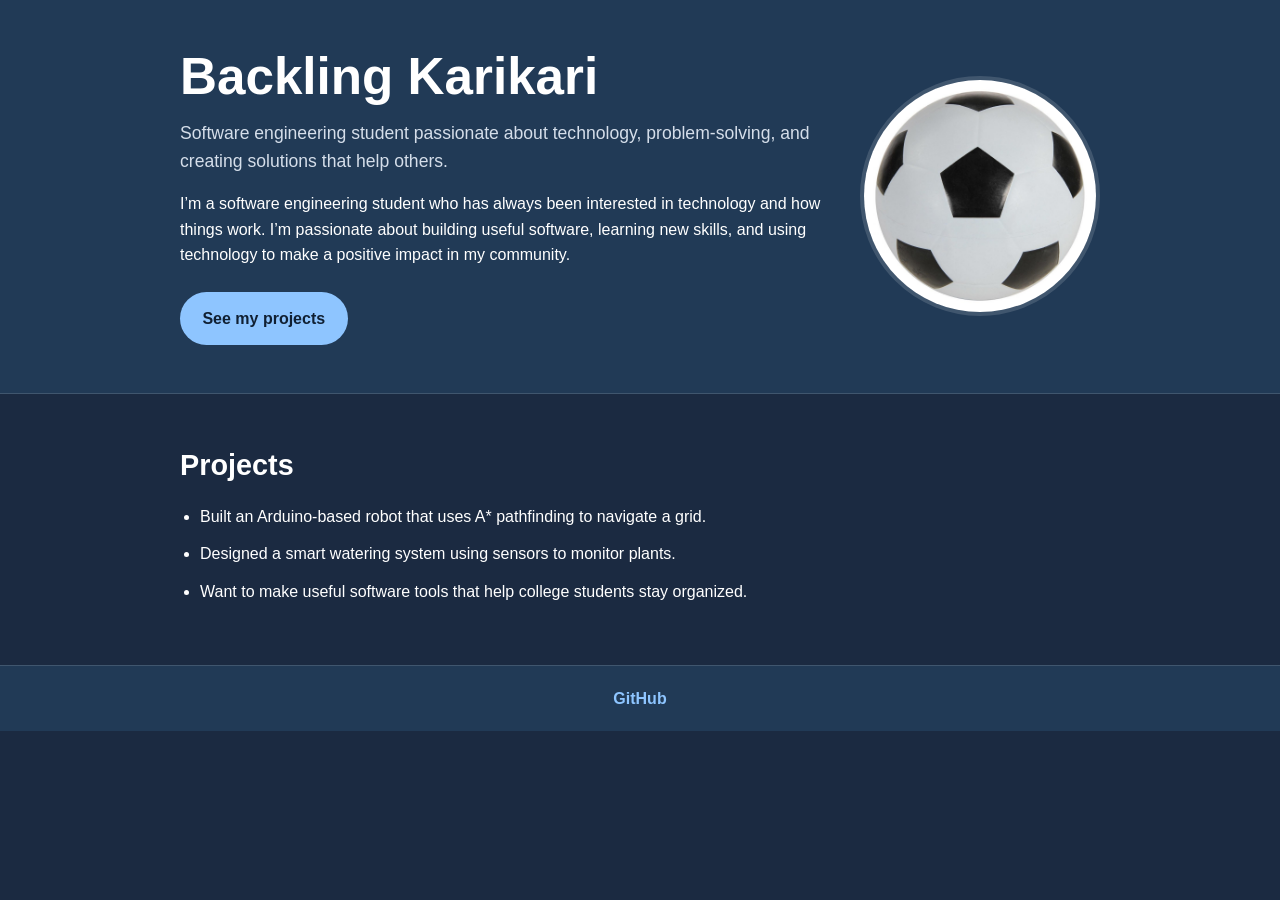
==== labs/lab4/index.html @ 17792a63 "chore: start lab 4 from the lab 3 page" ====
<!DOCTYPE html>
<html lang="en">
  <head>
    <meta charset="UTF-8" />
    <meta name="viewport" content="width=device-width, initial-scale=1.0" />
    <title>Backling Karikari</title>
    <link rel="stylesheet" href="./style.css" />
  </head>
  <body>
    <header class="site-header">
      <div class="container hero">
        <div class="hero-text">
          <h1>Backling Karikari</h1>
          <p class="subtitle">
            Software engineering student passionate about technology,
            problem-solving, and creating solutions that help others.
          </p>
          <p class="bio">
            I’m a software engineering student who has always been interested in
            technology and how things work. I’m passionate about building useful
            software, learning new skills, and using technology to make a
            positive impact in my community.
          </p>
          <a class="button" href="#projects">See my projects</a>
        </div>
        <img
          src="./assets/avatar.jpg"
          width="240"
          height="240"
          alt="Backling Karikari portrait"
        />
      </div>
    </header>

    <main>
      <section class="projects" id="projects">
        <div class="container">
          <h2>Projects</h2>
          <ul>
            <li>
              Built an Arduino-based robot that uses A* pathfinding to navigate a
              grid.
            </li>
            <li>
              Designed a smart watering system using sensors to monitor plants.
            </li>
            <li>
              Want to make useful software tools that help college students stay
              organized.
            </li>
          </ul>
        </div>
      </section>
    </main>

    <footer class="site-footer">
      <div class="container">
        <a href="https://github.com/bkarikar-ui" target="_blank" rel="noopener">
          GitHub
        </a>
      </div>
    </footer>
  </body>
</html>
---- labs/lab4/style.css ----
* {
  box-sizing: border-box;
}

:root {
  --bg: #1b2a41;
  --panel: #213a56;
  --text: #ffffff;
  --muted: #d5deea;
  --accent: #8ec5ff;
  --accent-dark: #6eaef7;
  --border: rgba(255, 255, 255, 0.14);
}

html {
  scroll-behavior: smooth;
}

body {
  margin: 0;
  font-family: Arial, Helvetica, sans-serif;
  background: var(--bg);
  color: var(--text);
  line-height: 1.6;
  overflow-x: hidden;
}

img {
  display: block;
  max-width: 100%;
  height: auto;
}

.container {
  width: min(100%, 960px);
  margin: 0 auto;
  padding: 0 1.25rem;
}

.site-header {
  background: var(--panel);
  border-bottom: 1px solid var(--border);
  padding: 3rem 0;
}

.hero {
  display: flex;
  align-items: center;
  justify-content: space-between;
  gap: 2rem;
}

.hero-text {
  flex: 1 1 0;
}

.hero img {
  width: 240px;
  height: 240px;
  border-radius: 50%;
  object-fit: cover;
  border: 4px solid var(--border);
}

h1 {
  margin: 0 0 0.75rem;
  font-size: clamp(2.2rem, 4vw, 3.4rem);
  line-height: 1.15;
}

.subtitle {
  margin: 0 0 1rem;
  color: var(--muted);
  font-size: 1.1rem;
  max-width: 42rem;
}

.bio {
  margin: 0 0 1.5rem;
  max-width: 42rem;
}

.button {
  display: inline-block;
  padding: 0.85rem 1.4rem;
  background: var(--accent);
  color: #102033;
  text-decoration: none;
  border-radius: 999px;
  font-weight: 700;
}

.button:hover,
.button:focus {
  background: var(--accent-dark);
}

.projects {
  padding: 3rem 0;
}

.projects h2 {
  margin: 0 0 1rem;
  font-size: clamp(1.8rem, 2vw, 2.4rem);
}

.projects ul {
  margin: 0;
  padding-left: 1.25rem;
}

.projects li {
  margin-bottom: 0.75rem;
}

.site-footer {
  background: var(--panel);
  border-top: 1px solid var(--border);
  padding: 1.25rem 0;
  text-align: center;
}

.site-footer a {
  color: var(--accent);
  text-decoration: none;
  font-weight: 700;
}

.site-footer a:hover,
.site-footer a:focus {
  text-decoration: underline;
}

@media (max-width: 767px) {
  .site-header {
    padding: 2rem 0;
  }

  .hero {
    flex-direction: column;
    text-align: center;
  }

  .hero img {
    width: 220px;
    height: 220px;
  }

  .subtitle,
  .bio {
    max-width: none;
  }
}
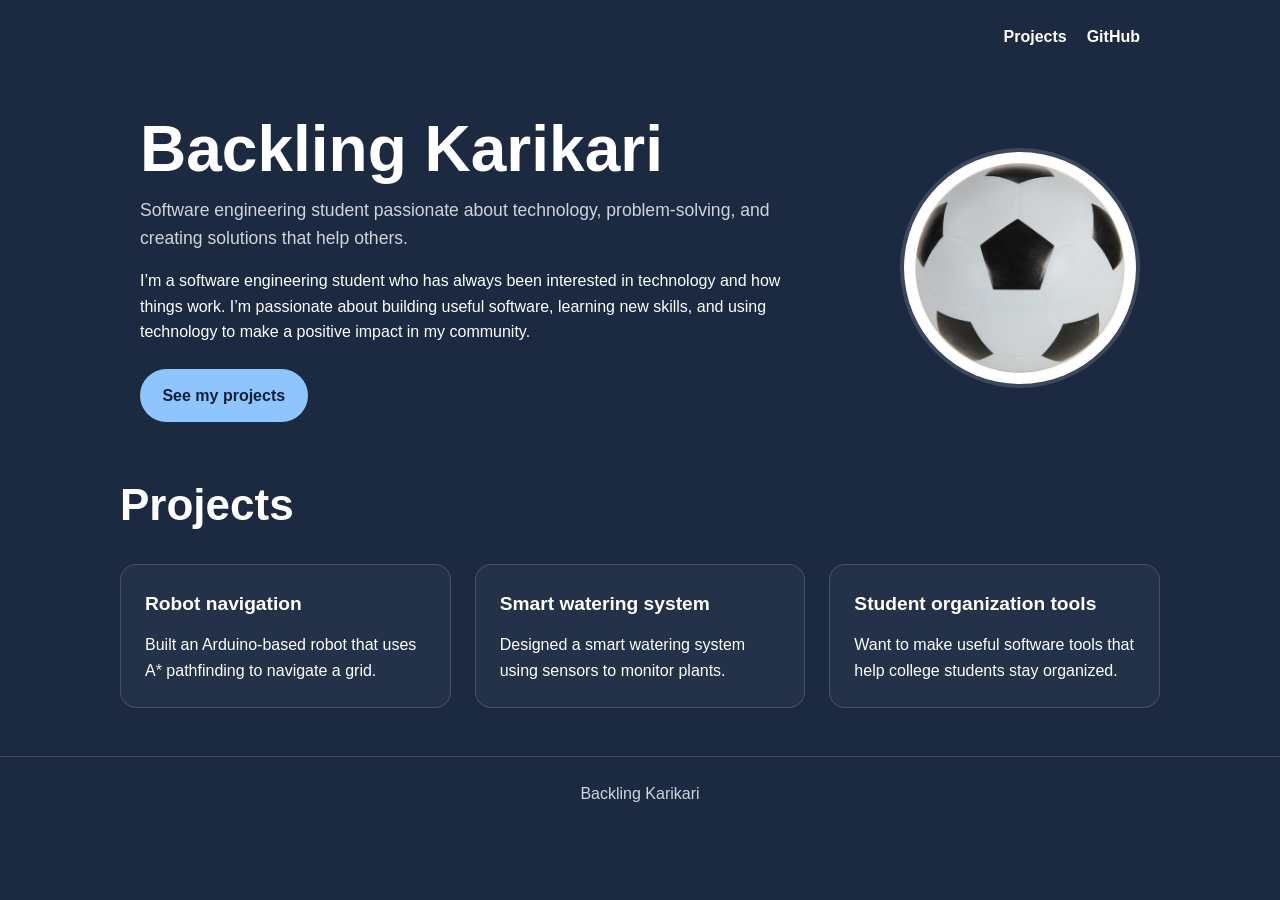
==== commit 320d1e5d: "feat: rebuild page with semantic structure and flex layout" ====
--- a/labs/lab4/index.html
+++ b/labs/lab4/index.html
@@ -8,9 +8,14 @@
   </head>
   <body>
     <header class="site-header">
-      <div class="container hero">
-        <div class="hero-text">
-          <h1>Backling Karikari</h1>
+      <nav class="site-nav" aria-label="Main navigation">
+        <a href="#projects">Projects</a>
+        <a href="https://github.com/bkarikar-ui" target="_blank" rel="noopener noreferrer">GitHub</a>
+      </nav>
+
+      <section class="hero-section" aria-labelledby="page-title">
+        <div class="hero-copy">
+          <h1 id="page-title">Backling Karikari</h1>
           <p class="subtitle">
             Software engineering student passionate about technology,
             problem-solving, and creating solutions that help others.
@@ -23,42 +28,36 @@
           </p>
           <a class="button" href="#projects">See my projects</a>
         </div>
-        <img
-          src="./assets/avatar.jpg"
-          width="240"
-          height="240"
-          alt="Backling Karikari portrait"
-        />
-      </div>
+
+        <img class="hero-avatar" src="./assets/avatar.jpg" alt="Backling Karikari portrait" />
+      </section>
     </header>
 
     <main>
-      <section class="projects" id="projects">
-        <div class="container">
-          <h2>Projects</h2>
-          <ul>
-            <li>
-              Built an Arduino-based robot that uses A* pathfinding to navigate a
-              grid.
-            </li>
-            <li>
-              Designed a smart watering system using sensors to monitor plants.
-            </li>
-            <li>
-              Want to make useful software tools that help college students stay
-              organized.
-            </li>
-          </ul>
+      <section class="projects-section" id="projects" aria-labelledby="projects-heading">
+        <h2 id="projects-heading">Projects</h2>
+
+        <div class="projects-grid">
+          <article class="card">
+            <h3>Robot navigation</h3>
+            <p>Built an Arduino-based robot that uses A* pathfinding to navigate a grid.</p>
+          </article>
+
+          <article class="card">
+            <h3>Smart watering system</h3>
+            <p>Designed a smart watering system using sensors to monitor plants.</p>
+          </article>
+
+          <article class="card">
+            <h3>Student organization tools</h3>
+            <p>Want to make useful software tools that help college students stay organized.</p>
+          </article>
         </div>
       </section>
     </main>
 
     <footer class="site-footer">
-      <div class="container">
-        <a href="https://github.com/bkarikar-ui" target="_blank" rel="noopener">
-          GitHub
-        </a>
-      </div>
+      <p>Backling Karikari</p>
     </footer>
   </body>
 </html>
--- a/labs/lab4/style.css
+++ b/labs/lab4/style.css
@@ -1,4 +1,4 @@
-* {
+*, *::before, *::after {
   box-sizing: border-box;
 }
 
@@ -6,9 +6,9 @@
   --bg: #1b2a41;
   --panel: #213a56;
   --text: #ffffff;
-  --muted: #d5deea;
+  --muted: rgba(255, 255, 255, 0.8);
   --accent: #8ec5ff;
-  --accent-dark: #6eaef7;
+  --accent-strong: #6eaef7;
   --border: rgba(255, 255, 255, 0.14);
 }
 
@@ -18,11 +18,16 @@
 
 body {
   margin: 0;
-  font-family: Arial, Helvetica, sans-serif;
+  min-height: 100vh;
   background: var(--bg);
   color: var(--text);
+  font-family: Arial, Helvetica, sans-serif;
   line-height: 1.6;
   overflow-x: hidden;
+}
+
+a {
+  color: inherit;
 }
 
 img {
@@ -31,48 +36,55 @@
   height: auto;
 }
 
-.container {
-  width: min(100%, 960px);
+.site-header {
+  max-width: 65rem;
   margin: 0 auto;
-  padding: 0 1.25rem;
-}
-
-.site-header {
-  background: var(--panel);
-  border-bottom: 1px solid var(--border);
-  padding: 3rem 0;
-}
-
-.hero {
+  padding: 1.5rem 1.25rem 0;
+}
+
+.site-nav {
+  display: flex;
+  justify-content: flex-end;
+  align-items: center;
+  gap: 1.25rem;
+  margin-bottom: 2rem;
+}
+
+.site-nav a {
+  color: var(--text);
+  text-decoration: none;
+  font-weight: 700;
+}
+
+.site-nav a:hover,
+.site-nav a:focus {
+  color: var(--accent);
+}
+
+.hero-section {
   display: flex;
   align-items: center;
   justify-content: space-between;
   gap: 2rem;
-}
-
-.hero-text {
+  padding: 2rem 0 3rem;
+}
+
+.hero-copy {
   flex: 1 1 0;
-}
-
-.hero img {
-  width: 240px;
-  height: 240px;
-  border-radius: 50%;
-  object-fit: cover;
-  border: 4px solid var(--border);
+  min-width: 0;
 }
 
 h1 {
   margin: 0 0 0.75rem;
-  font-size: clamp(2.2rem, 4vw, 3.4rem);
-  line-height: 1.15;
+  font-size: clamp(2.5rem, 5vw, 4rem);
+  line-height: 1.1;
 }
 
 .subtitle {
   margin: 0 0 1rem;
+  max-width: 42rem;
   color: var(--muted);
   font-size: 1.1rem;
-  max-width: 42rem;
 }
 
 .bio {
@@ -84,70 +96,107 @@
   display: inline-block;
   padding: 0.85rem 1.4rem;
   background: var(--accent);
+  border-radius: 999px;
   color: #102033;
+  font-weight: 700;
   text-decoration: none;
-  border-radius: 999px;
-  font-weight: 700;
 }
 
 .button:hover,
 .button:focus {
-  background: var(--accent-dark);
-}
-
-.projects {
-  padding: 3rem 0;
-}
-
-.projects h2 {
-  margin: 0 0 1rem;
-  font-size: clamp(1.8rem, 2vw, 2.4rem);
-}
-
-.projects ul {
+  background: var(--accent-strong);
+}
+
+.hero-avatar {
+  width: 15rem;
+  height: 15rem;
+  border: 0.25rem solid var(--border);
+  border-radius: 50%;
+  object-fit: cover;
+  flex-shrink: 0;
+}
+
+main {
+  padding: 0 1.25rem 3rem;
+}
+
+.projects-section {
+  max-width: 65rem;
+  margin: 0 auto;
+}
+
+.projects-section h2 {
+  margin: 0 0 1.5rem;
+  font-size: clamp(2rem, 4vw, 2.75rem);
+}
+
+.projects-grid {
+  display: flex;
+  flex-wrap: wrap;
+  gap: 1.5rem;
+}
+
+.card {
+  flex: 1 1 16rem;
+  min-width: 0;
+  padding: 1.5rem;
+  background: rgba(255, 255, 255, 0.04);
+  border: 0.0625rem solid var(--border);
+  border-radius: 1rem;
+}
+
+.card h3 {
+  margin: 0 0 0.75rem;
+  font-size: 1.2rem;
+}
+
+.card p {
   margin: 0;
-  padding-left: 1.25rem;
-}
-
-.projects li {
-  margin-bottom: 0.75rem;
 }
 
 .site-footer {
-  background: var(--panel);
-  border-top: 1px solid var(--border);
-  padding: 1.25rem 0;
+  border-top: 0.0625rem solid var(--border);
+  padding: 1.5rem 1.25rem;
+}
+
+.site-footer p {
+  margin: 0;
+  color: var(--muted);
   text-align: center;
-}
-
-.site-footer a {
-  color: var(--accent);
-  text-decoration: none;
-  font-weight: 700;
-}
-
-.site-footer a:hover,
-.site-footer a:focus {
-  text-decoration: underline;
 }
 
 @media (max-width: 767px) {
   .site-header {
-    padding: 2rem 0;
-  }
-
-  .hero {
+    padding-top: 1rem;
+  }
+
+  .site-nav {
+    justify-content: center;
+    flex-wrap: wrap;
+  }
+
+  .hero-section {
     flex-direction: column;
     text-align: center;
   }
 
-  .hero img {
-    width: 220px;
-    height: 220px;
-  }
-
-  .subtitle,
-  .bio {
-    max-width: none;
-  }
-}
+  .hero-copy,
+  .projects-section {
+    width: 100%;
+  }
+
+  .hero-avatar {
+    width: 12rem;
+    height: 12rem;
+  }
+
+  .projects-grid {
+    display: flex;
+    flex-direction: column;
+    gap: 1rem;
+  }
+
+  .card {
+    width: 100%;
+  }
+}
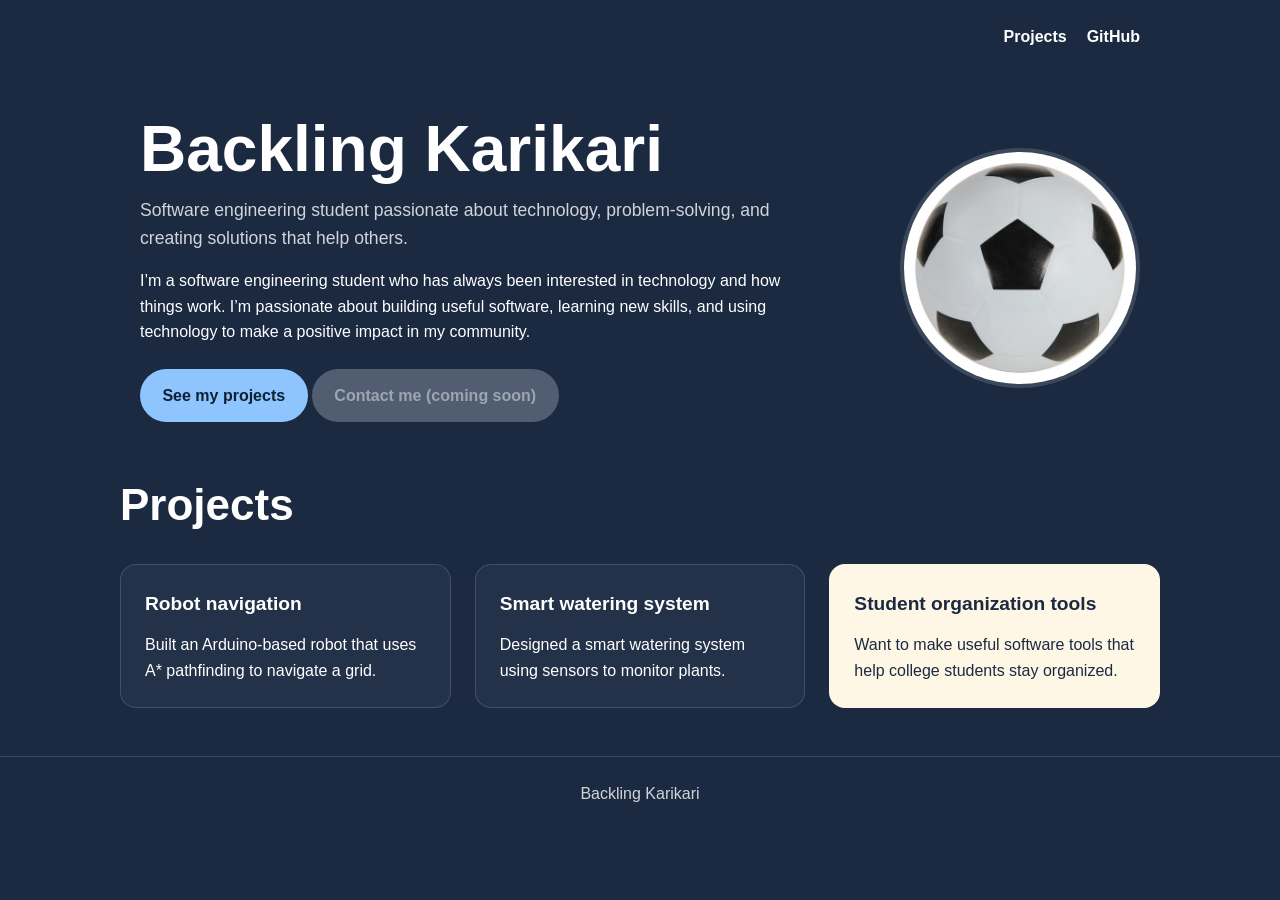
==== commit 59748785: "feat: add the four interactive button states" ====
--- a/labs/lab4/index.html
+++ b/labs/lab4/index.html
@@ -27,6 +27,9 @@
             positive impact in my community.
           </p>
           <a class="button" href="#projects">See my projects</a>
+          <button class="button" type="button" disabled>
+            Contact me (coming soon)
+          </button>
         </div>
 
         <img class="hero-avatar" src="./assets/avatar.jpg" alt="Backling Karikari portrait" />
@@ -48,7 +51,7 @@
             <p>Designed a smart watering system using sensors to monitor plants.</p>
           </article>
 
-          <article class="card">
+          <article class="card featured"> <!-- hand-edited by Backling Karikari-->
             <h3>Student organization tools</h3>
             <p>Want to make useful software tools that help college students stay organized.</p>
           </article>
--- a/labs/lab4/style.css
+++ b/labs/lab4/style.css
@@ -65,7 +65,7 @@
   display: flex;
   align-items: center;
   justify-content: space-between;
-  gap: 2rem;
+  gap: 4rem;      /* hand-edited by Backling Karikari*/
   padding: 2rem 0 3rem;
 }
 
@@ -96,15 +96,35 @@
   display: inline-block;
   padding: 0.85rem 1.4rem;
   background: var(--accent);
+  border: 0;
   border-radius: 999px;
   color: #102033;
+  font: inherit;
   font-weight: 700;
   text-decoration: none;
-}
-
-.button:hover,
-.button:focus {
+  cursor: pointer;
+  transition: background-color 0.2s ease, transform 0.2s ease;
+}
+
+.button:not(:disabled):hover {
   background: var(--accent-strong);
+}
+
+.button:focus-visible {
+  outline: 0.2rem solid var(--text);
+  outline-offset: 0.2rem;
+}
+
+.button:not(:disabled):active {
+  background: #4f91dc;
+  transform: scale(0.97);
+}
+
+.button:disabled {
+  background: #687587;
+  color: #d4d9e0;
+  cursor: not-allowed;
+  opacity: 0.7;
 }
 
 .hero-avatar {
@@ -145,6 +165,11 @@
   border-radius: 1rem;
 }
 
+.card.featured {
+  background-color: #fff7e6;
+  color: #1b2a41;
+}
+
 .card h3 {
   margin: 0 0 0.75rem;
   font-size: 1.2rem;
